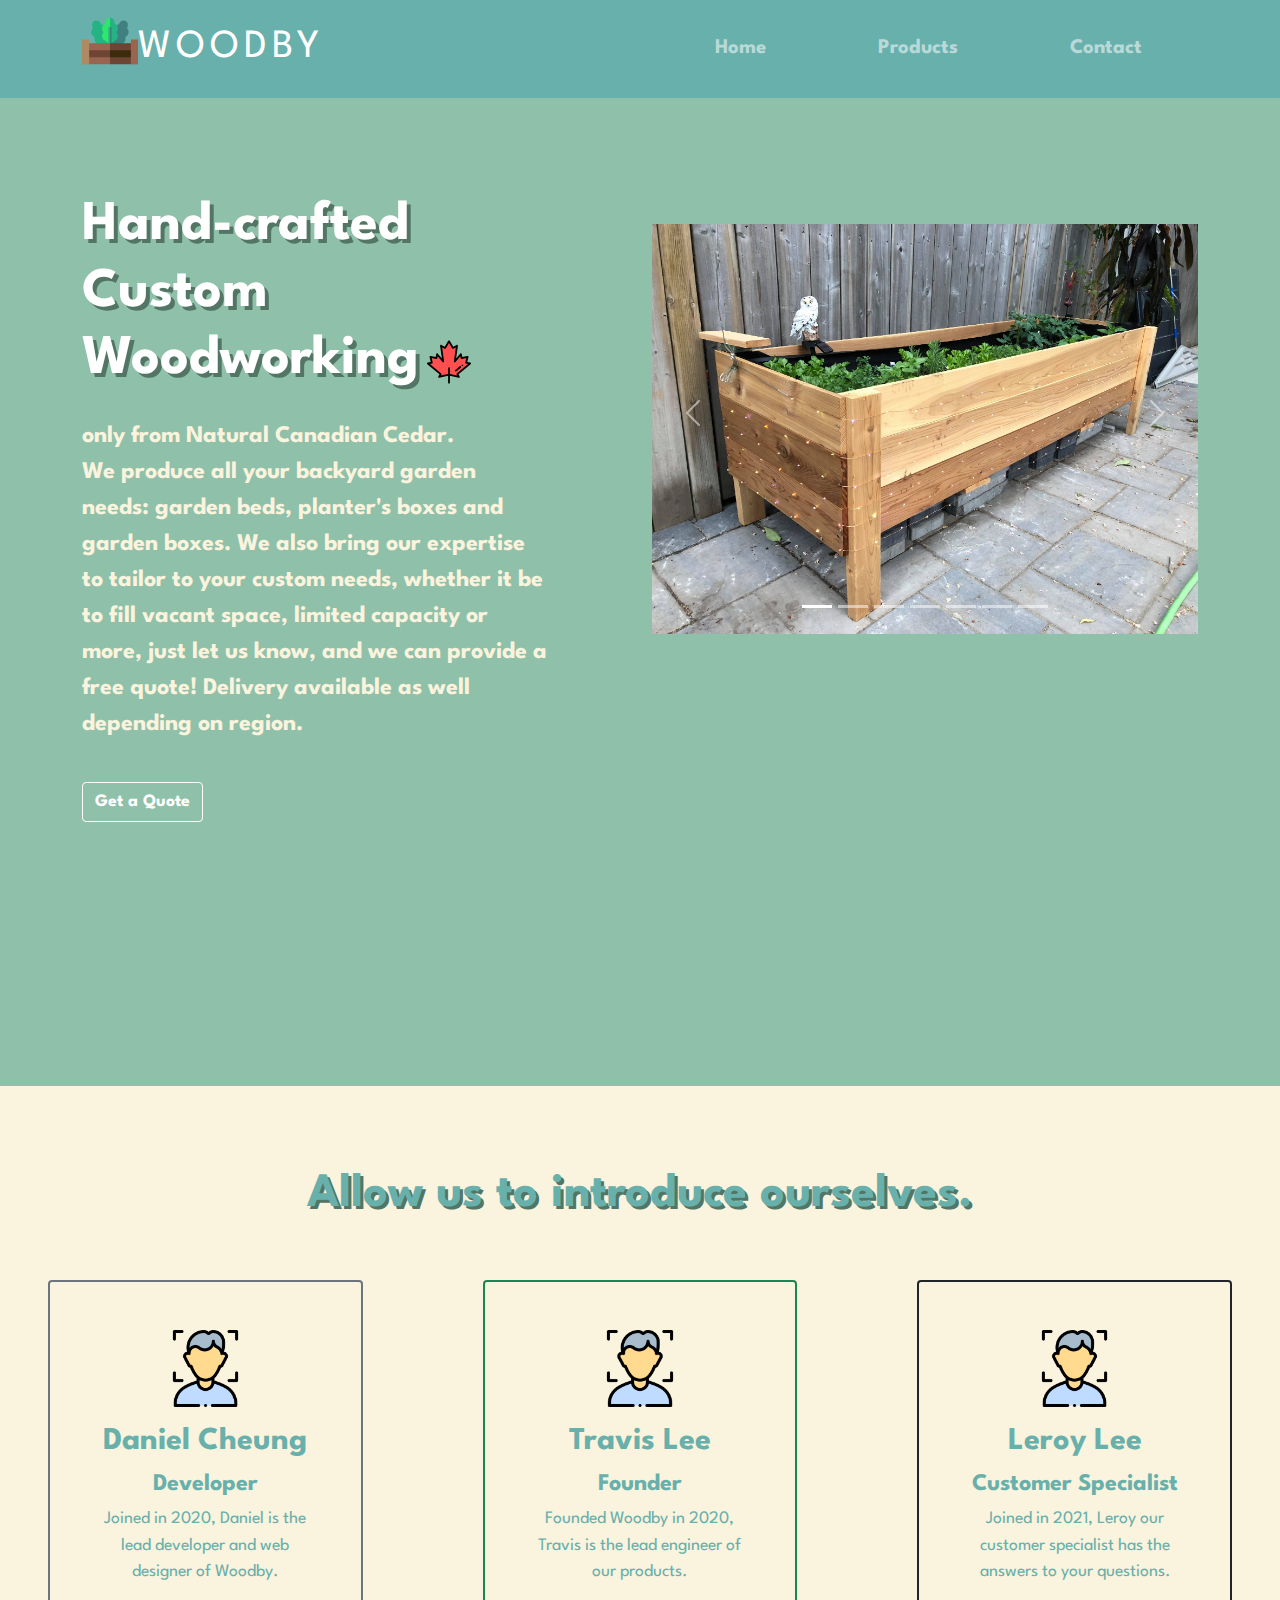
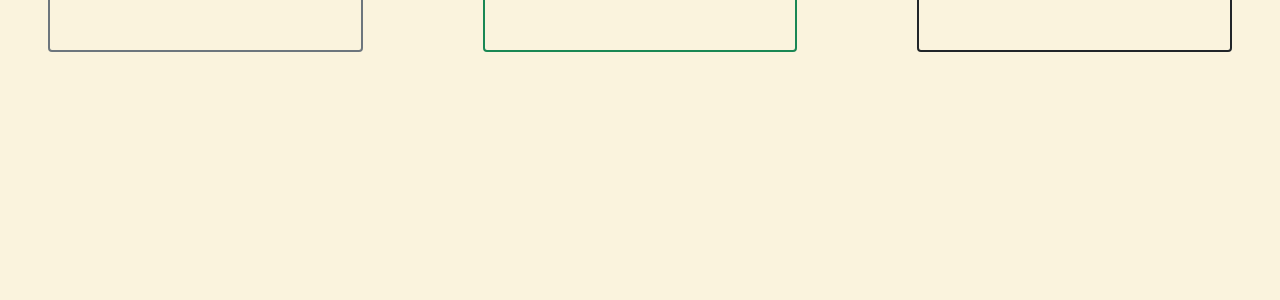
==== index.html @ e5bc800e "Added site to repo" ====
<!doctype html>
<html lang="en">
  <head>
    <!-- Required meta tags -->
    <meta charset="utf-8">
    <meta name="viewport" content="width=device-width, initial-scale=1">

    <!-- Bootstrap CSS -->
    <link rel="icon" href="/woodby.ico" type="image/ico"> 
    <link href="https://cdn.jsdelivr.net/npm/bootstrap@5.0.0-beta3/dist/css/bootstrap.min.css" rel="stylesheet" integrity="sha384-eOJMYsd53ii+scO/bJGFsiCZc+5NDVN2yr8+0RDqr0Ql0h+rP48ckxlpbzKgwra6" crossorigin="anonymous">
    <link rel="stylesheet" href="/css/bootstrap.css">
    <link rel="stylesheet" href="css/styles.css">
    <link rel="preconnect" href="https://fonts.gstatic.com">
    <!--Snipcart-->
    <link rel="preconnect" href="https://app.snipcart.com">
    <link rel="preconnect" href="https://cdn.snipcart.com">
    <link rel="stylesheet" href="https://cdn.snipcart.com/themes/v3.1.0/default/snipcart.css" />
    <link href="https://fonts.googleapis.com/css2?family=Spartan:wght@300;400;500;600;700;800&display=swap" rel="stylesheet">
    <title>Woodby | Home</title>
  </head>
  <body id="home-body">
    <nav class="navbar navbar-expand-lg navbar-dark fixed-top" id="nav-bar">
      <div class="container">
        <a class="navbar-brand" href="#"><img src="images/raised-bed.svg" alt="" id="logo">WOODBY</a>
        <button class="navbar-toggler" type="button" data-bs-toggle="collapse" data-bs-target="#navbarNav" aria-controls="navbarNav" aria-expanded="false" aria-label="Toggle navigation">
          <span class="navbar-toggler-icon"></span>
        </button>
        <div class="collapse navbar-collapse justify-content-center" id="navbarNav">
          <ul class="navbar-nav">
            <li class="nav-item">
              <a class="nav-link mx-5" aria-current="page" href="#">Home</a>
            </li>
            <li class="nav-item">
              <a class="nav-link mx-5" href="products.html">Products</a>
            </li>
            <li class="nav-item">
              <a class="nav-link mx-5" href="contact.html">Contact</a>
            </li>
            </li>
        
          </ul>
        </div>
      </div>
    </nav>
      <header class="page-header">
          <div class="container">
            <div class="row">
                <div class="col-md-6">
                    <h2 id="home-title">Hand-crafted<br>Custom<br>Woodworking<img src="images/maple-leaf.svg" id="leaf"></h2>
                    <p id="home-description">only from Natural Canadian Cedar. <br>We produce all your backyard garden needs: garden beds, planter's boxes and garden boxes. We also bring our expertise to tailor to your custom needs, whether it be to fill vacant space, limited capacity or more, just let us know, and we can provide a free quote! Delivery available as well depending on region.</p>
                    <a type="button" href="contact.html" class="btn btn-custom" id="quote">Get a Quote</a>
                </div>

                <div class="col-md-6">
                    <div id="home-carousel" class="carousel slide" data-bs-ride="carousel">
                        <div class="carousel-indicators">
                          <button type="button" data-bs-target="#home-carousel" data-bs-slide-to="0" class="active" aria-current="true" aria-label="Slide 1"></button>
                          <button type="button" data-bs-target="#home-carousel" data-bs-slide-to="1" aria-label="Slide 2"></button>
                          <button type="button" data-bs-target="#home-carousel" data-bs-slide-to="2" aria-label="Slide 3"></button>
                          <button type="button" data-bs-target="#home-carousel" data-bs-slide-to="3" aria-label="Slide 4"></button>
                          <button type="button" data-bs-target="#home-carousel" data-bs-slide-to="4" aria-label="Slide 5"></button>
                          <button type="button" data-bs-target="#home-carousel" data-bs-slide-to="5" aria-label="Slide 6"></button>
                          <button type="button" data-bs-target="#home-carousel" data-bs-slide-to="6" aria-label="Slide 7"></button>
                        </div>
                        <div class="carousel-inner">
                          <div class="carousel-item active">
                            <img src="images/slide3.jpg" class="d-block w-100" alt="...">
                          </div>
                          <div class="carousel-item">
                            <img src="images/1.JPEG" class="d-block w-100" alt="...">
                          </div>
                          <div class="carousel-item">
                            <img src="images/2.jpeg" class="d-block w-100" alt="...">
                          </div>
                          <div class="carousel-item">
                            <img src="images/4.jpeg" class="d-block w-100" alt="...">
                          </div>
                          <div class="carousel-item">
                            <img src="images/3.jpeg" class="d-block w-100" alt="...">
                          </div>
                          <div class="carousel-item">
                            <img src="images/6.JPEG" class="d-block w-100" alt="...">
                          </div>
                          <div class="carousel-item">
                            <img src="images/7.JPEG" class="d-block w-100" alt="...">
                          </div>
                        </div>
                        <button class="carousel-control-prev" type="button" data-bs-target="#home-carousel" data-bs-slide="prev">
                          <span class="carousel-control-prev-icon" aria-hidden="true"></span>
                          <span class="visually-hidden">Previous</span>
                        </button>
                        <button class="carousel-control-next" type="button" data-bs-target="#home-carousel" data-bs-slide="next">
                          <span class="carousel-control-next-icon" aria-hidden="true"></span>
                          <span class="visually-hidden">Next</span>
                        </button>
                      </div>
                </div>
            </div>              
        </div>
      </header>
      <section class="team-section">
        <div class="row">
            <h2 class="text-center" id="introduction">Allow us to introduce ourselves.</h2>
            <div class="col-md-4">
                <div class="team-member border border-secondary border-2 rounded">
                    <img src="images/face-detection.png" alt="profile">
                    <h2 class="text-center">Daniel Cheung</h2>
                    <h3 class="text-center">Developer</h1>
                    <p class="text-center">Joined in 2020, Daniel is the lead developer and web designer of Woodby.</p>
                </div>


            </div>
            <div class="col-md-4">
                <div class="team-member border border-success border-2 rounded">
                    <img src="images/face-detection.png" alt="profile">
                    <h2 class="text-center">Travis Lee</h2>
                    <h3 class="text-center">Founder</h1>
                    <p class="text-center">Founded Woodby in 2020, Travis is the lead engineer of our products.</p>
                </div>
            </div>
            <div class="col-md-4">
                <div class="team-member border border-dark border-2 rounded">
                    <img src="images/face-detection.png" alt="profile">
                    <h2 class="text-center">Leroy Lee</h2>
                    <h3 class="text-center">Customer Specialist</h1>
                    <p class="text-center">Joined in 2021, Leroy our customer specialist has the answers to your questions.</p>
                </div>
            </div>


        </div>

      </section>

      
    <!-- Option 1: Bootstrap Bundle with Popper -->
    <script src="https://cdn.jsdelivr.net/npm/bootstrap@5.0.0-beta3/dist/js/bootstrap.bundle.min.js" integrity="sha384-JEW9xMcG8R+pH31jmWH6WWP0WintQrMb4s7ZOdauHnUtxwoG2vI5DkLtS3qm9Ekf" crossorigin="anonymous"></script>
    <script async src="https://cdn.snipcart.com/themes/v3.1.0/default/snipcart.js"></script>
    <div hidden id="snipcart" data-api-key="YOUR_PUBLIC_API_KEY"></div>
  </body>
</html>
---- css/styles.css ----
html, body{
    height: 100%;
    font-family: 'Spartan', sans-serif;
    font-size: 1rem;
}

#home-body{
    overflow-x:hidden;
}

#contact-body{
    overflow-x:hidden;
}

p{
    font-size: 1rem;
}

#nav-bar{
    background-color: #68B0AB;
    font-weight: bold;
    padding-right: 0;
    z-index: 1000;
}

.nav-link{
    font-size: 1.3rem;
    z-index: 1000;

}
.navbar-brand{
    font-weight: lighter;
    font-stretch:extra-expanded;
    letter-spacing: 0.125em;
    font-size: 2.5rem;
    z-index: 1000;
}

#logo{
    width: 10%;
    padding-bottom: 1rem;   
}

.dropdown-menu{
    background-color: #FAF3DD;
    color: white;
    z-index: 1000;
}
.dropdown-item{
    font-weight: bold;
    color: #537565;
    z-index: 1000;
}

.btn-custom:hover{
    background-color:#68B0AB;;
}

.page-header{
    font-size: 2rem;
    background: #8FC0A9;
    padding-top: 12rem;
    padding-bottom: 15rem;
    color: white;

}

#home-title{
    font-weight: bold;
    font-size: 3.5rem;
    text-shadow:  4px 4px #537565;
}

#leaf{
    margin:0.5rem;
    width: 8%;
}

#home-description{
    padding-top: 1rem;
    margin-right: 5rem;
    font-size: 1.5rem;
    font-weight: bold;
    color:#FAF3DD;
}

#quote{
    margin: 1.5rem;
    margin-left: 0;
    margin-right:0;
    font-size: 1.1rem;
    font-weight: bold;
    color: white;
    border-color: white;
}
.carousel{
    width: 100%;
    padding-top: 2rem;
}

.carousel .item{
    height: 600px;
}

.item img {
    position: absolute;
    top: 0;
    left: 0;
    min-height: 600px;
}
.team-section{
    padding-top: 5rem;
    background-color: #FAF3DD;
    color: #68B0AB;
    padding-bottom: 12.5rem;
}

#introduction{
    font-weight: bold;
    font-size: 3rem;
    text-shadow: 3px 3px #537565;
}

.team-member{
    padding-bottom: 3rem;
    margin: 3rem;
}

.team-member img{
    padding-top: 3rem;
    padding-bottom: 1rem;
    display: block;
    margin-left: auto;
    margin-right: auto;
    max-width: 25%;
}

.team-member h2{
    font-size: 2rem;
    font-weight: bold;
}

.team-member h3{
    font-size: 1.5rem;
    font-weight: bold;
}

.team-member p{
    font-size: 1.1rem;
    margin-left: 3rem;
    margin-right:3rem;
}

.footer{
    background-color: #537565;
    padding-bottom: 0;
    width: 100%;
    overflow-x:hidden;
}

/*Contact*/ 
.contact-form{
    padding-top: 12rem;
    background-color:#8FC0A9;
    padding-left: 20%;
    padding-right: 20%;
    padding-bottom: 12.5rem;
    font-weight: bold;
    color: white;
}

.contact-title{
    font-weight: bold;
    font-size: 3rem;
    color: white;
    text-shadow: 3px 3px #537565;
}

/*Products*/ 
.product-body{
    background-color: #FAF3DD;
    overflow-x:hidden;
}
.product-section{
    padding-top:12rem;
}

.categories{
    padding-bottom: 3rem;
    text-align: center;
}

.product-title{
    font-weight: bold;
    font-size: 3rem;
    color:#8FC0A9;
    text-shadow: 3px 3px #537565;
}

.category{
    font-size: 2.5rem;
    padding-top: 3rem;
    font-weight: bold;
    color: #00A9B4;
    text-shadow: 3px 3px #537565;
}

.card{
    margin-top:5rem;
    margin-bottom:5rem;
    width: 100%;
    font-weight: bold;
    color: #537565;
}       

.card img{
    max-width: fit-content;
    max-height: 30%;
}

.cart{
    width: 20px;
}

/*References*/
.reference-title{
    padding-top: 30rem;
    font-weight: bold;
    font-size: 3rem;
    color: white;
    text-shadow: 3px 3px #537565;

}

.parallax{
    background:url(../images/wood.jpg) no-repeat center;
    background-size: cover;
    background-attachment: fixed;
    height: 2000px;
}

.image-card{
    padding-top: 30rem;
}

.icon-card{
    padding-top: 10rem;
}

#deposit-message{
    font-size: 1.2rem;
}
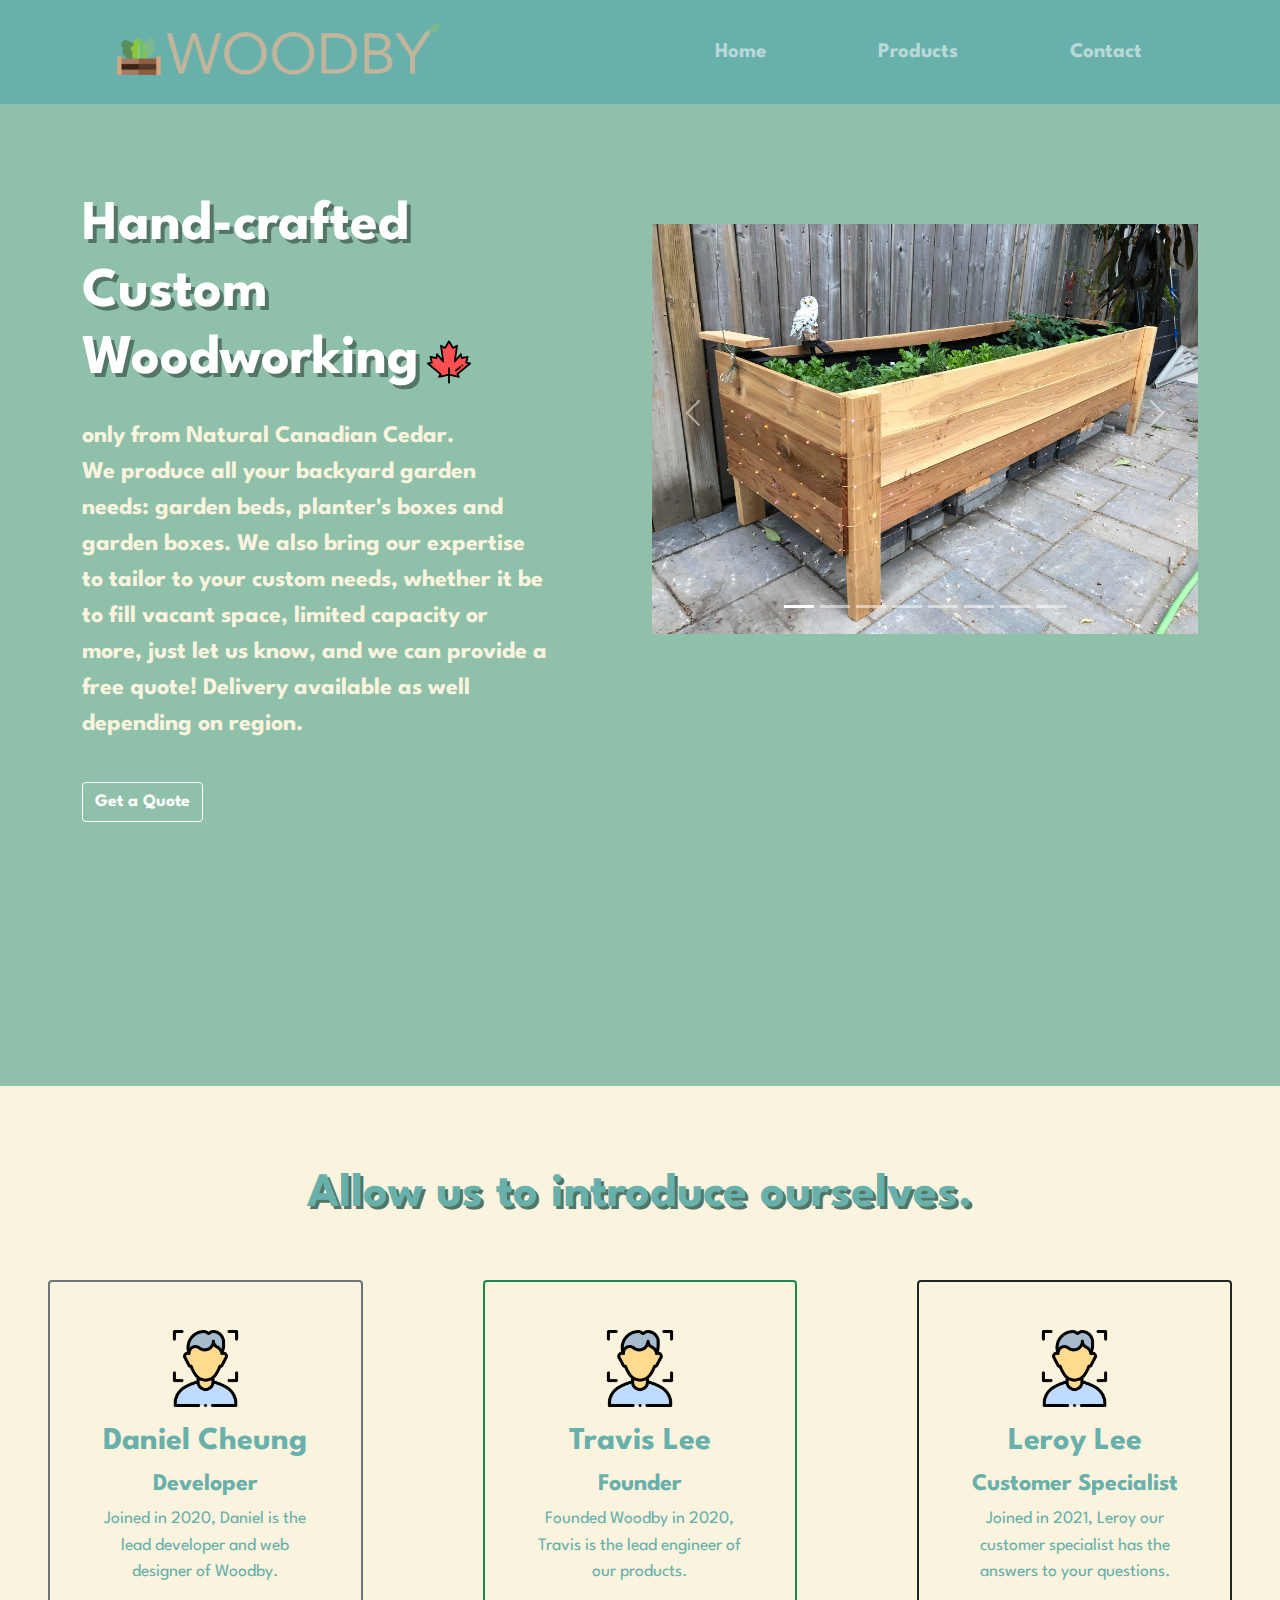
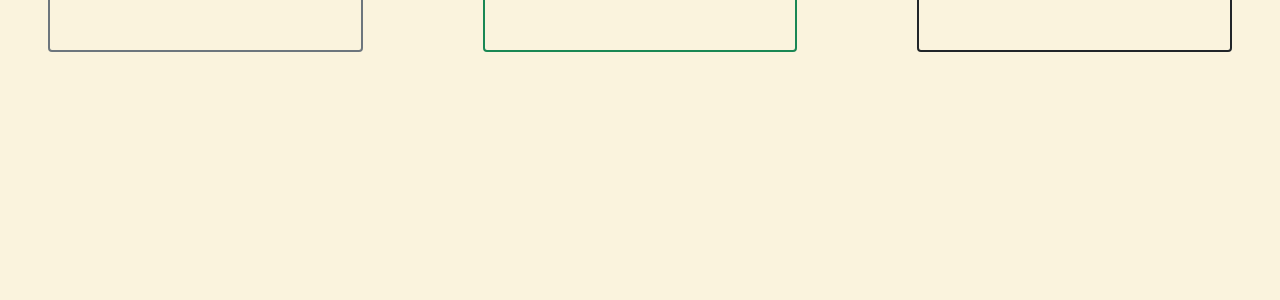
==== commit 08011e3f: "Edits to style" ====
--- a/index.html
+++ b/index.html
@@ -21,7 +21,7 @@
   <body id="home-body">
     <nav class="navbar navbar-expand-lg navbar-dark fixed-top" id="nav-bar">
       <div class="container">
-        <a class="navbar-brand" href="#"><img src="images/raised-bed.svg" alt="" id="logo">WOODBY</a>
+        <a class="navbar-brand" href="#"><img src="images/woodby.png" alt="" id="logo"></a>
         <button class="navbar-toggler" type="button" data-bs-toggle="collapse" data-bs-target="#navbarNav" aria-controls="navbarNav" aria-expanded="false" aria-label="Toggle navigation">
           <span class="navbar-toggler-icon"></span>
         </button>
@@ -61,6 +61,7 @@
                           <button type="button" data-bs-target="#home-carousel" data-bs-slide-to="4" aria-label="Slide 5"></button>
                           <button type="button" data-bs-target="#home-carousel" data-bs-slide-to="5" aria-label="Slide 6"></button>
                           <button type="button" data-bs-target="#home-carousel" data-bs-slide-to="6" aria-label="Slide 7"></button>
+                          <button type="button" data-bs-target="#home-carousel" data-bs-slide-to="7" aria-label="Slide 8"></button>
                         </div>
                         <div class="carousel-inner">
                           <div class="carousel-item active">
@@ -79,10 +80,13 @@
                             <img src="images/3.jpeg" class="d-block w-100" alt="...">
                           </div>
                           <div class="carousel-item">
-                            <img src="images/6.JPEG" class="d-block w-100" alt="...">
+                            <img src="images/chest.jpg" class="d-block w-100" alt="...">
                           </div>
                           <div class="carousel-item">
                             <img src="images/7.JPEG" class="d-block w-100" alt="...">
+                          </div>
+                          <div class="carousel-item">
+                            <img src="images/8.JPEG" class="d-block w-100" alt="...">
                           </div>
                         </div>
                         <button class="carousel-control-prev" type="button" data-bs-target="#home-carousel" data-bs-slide="prev">
--- a/css/styles.css
+++ b/css/styles.css
@@ -37,8 +37,8 @@
 }
 
 #logo{
-    width: 10%;
-    padding-bottom: 1rem;   
+    width: 70%;
+    margin-bottom: 1rem;
 }
 
 .dropdown-menu{
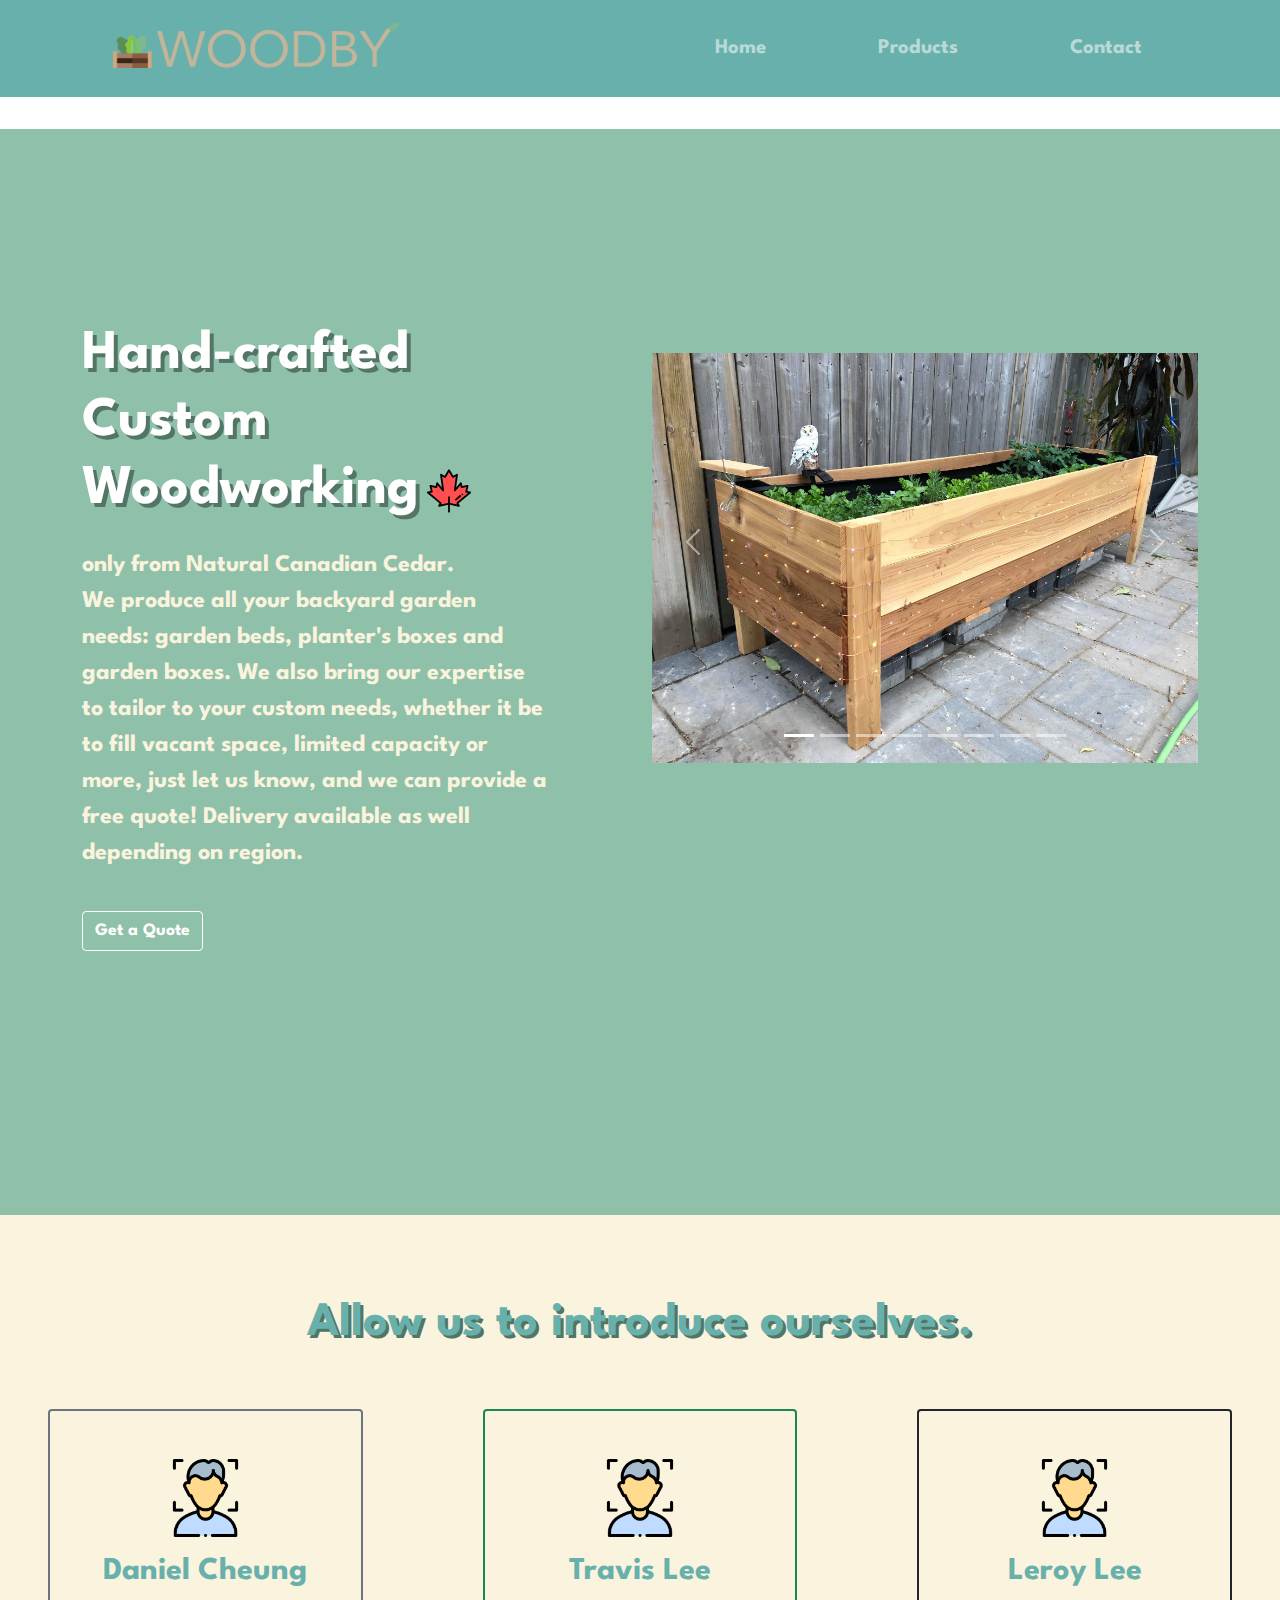
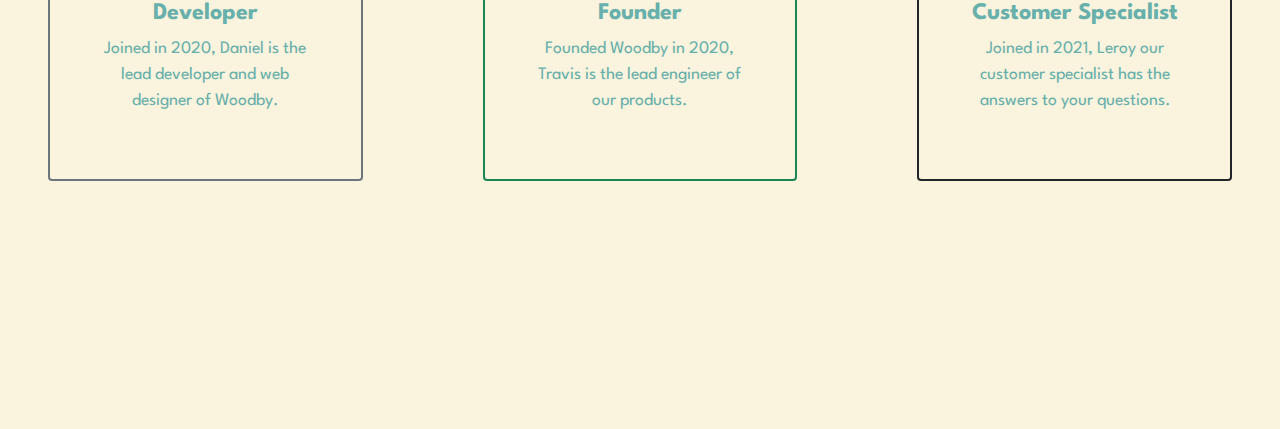
==== commit 439bf4f2: "nav bar hides on scroll on all pages" ====
--- a/index.html
+++ b/index.html
@@ -19,7 +19,7 @@
     <title>Woodby | Home</title>
   </head>
   <body id="home-body">
-    <nav class="navbar navbar-expand-lg navbar-dark fixed-top" id="nav-bar">
+    <nav class="navbar navbar-expand-lg navbar-dark sticky-top" id="nav-bar">
       <div class="container">
         <a class="navbar-brand" href="#"><img src="images/woodby.png" alt="" id="logo"></a>
         <button class="navbar-toggler" type="button" data-bs-toggle="collapse" data-bs-target="#navbarNav" aria-controls="navbarNav" aria-expanded="false" aria-label="Toggle navigation">
--- a/css/styles.css
+++ b/css/styles.css
@@ -21,6 +21,7 @@
     font-weight: bold;
     padding-right: 0;
     z-index: 1000;
+    margin-bottom: 2rem;
 }
 
 .nav-link{
@@ -30,9 +31,8 @@
 }
 .navbar-brand{
     font-weight: lighter;
-    font-stretch:extra-expanded;
     letter-spacing: 0.125em;
-    font-size: 2.5rem;
+    margin-right: 5rem;
     z-index: 1000;
 }
 
@@ -249,4 +249,16 @@
 
 #deposit-message{
     font-size: 1.2rem;
-}+}
+
+@media (max-width: 575px) {
+    button.navbar-toggler {
+        position: absolute !important;
+        right: 10px !important;
+        top: 14px !important;
+    }
+ }
+
+ .snipcart-empty-cart{
+     padding-top: 120rem;
+ }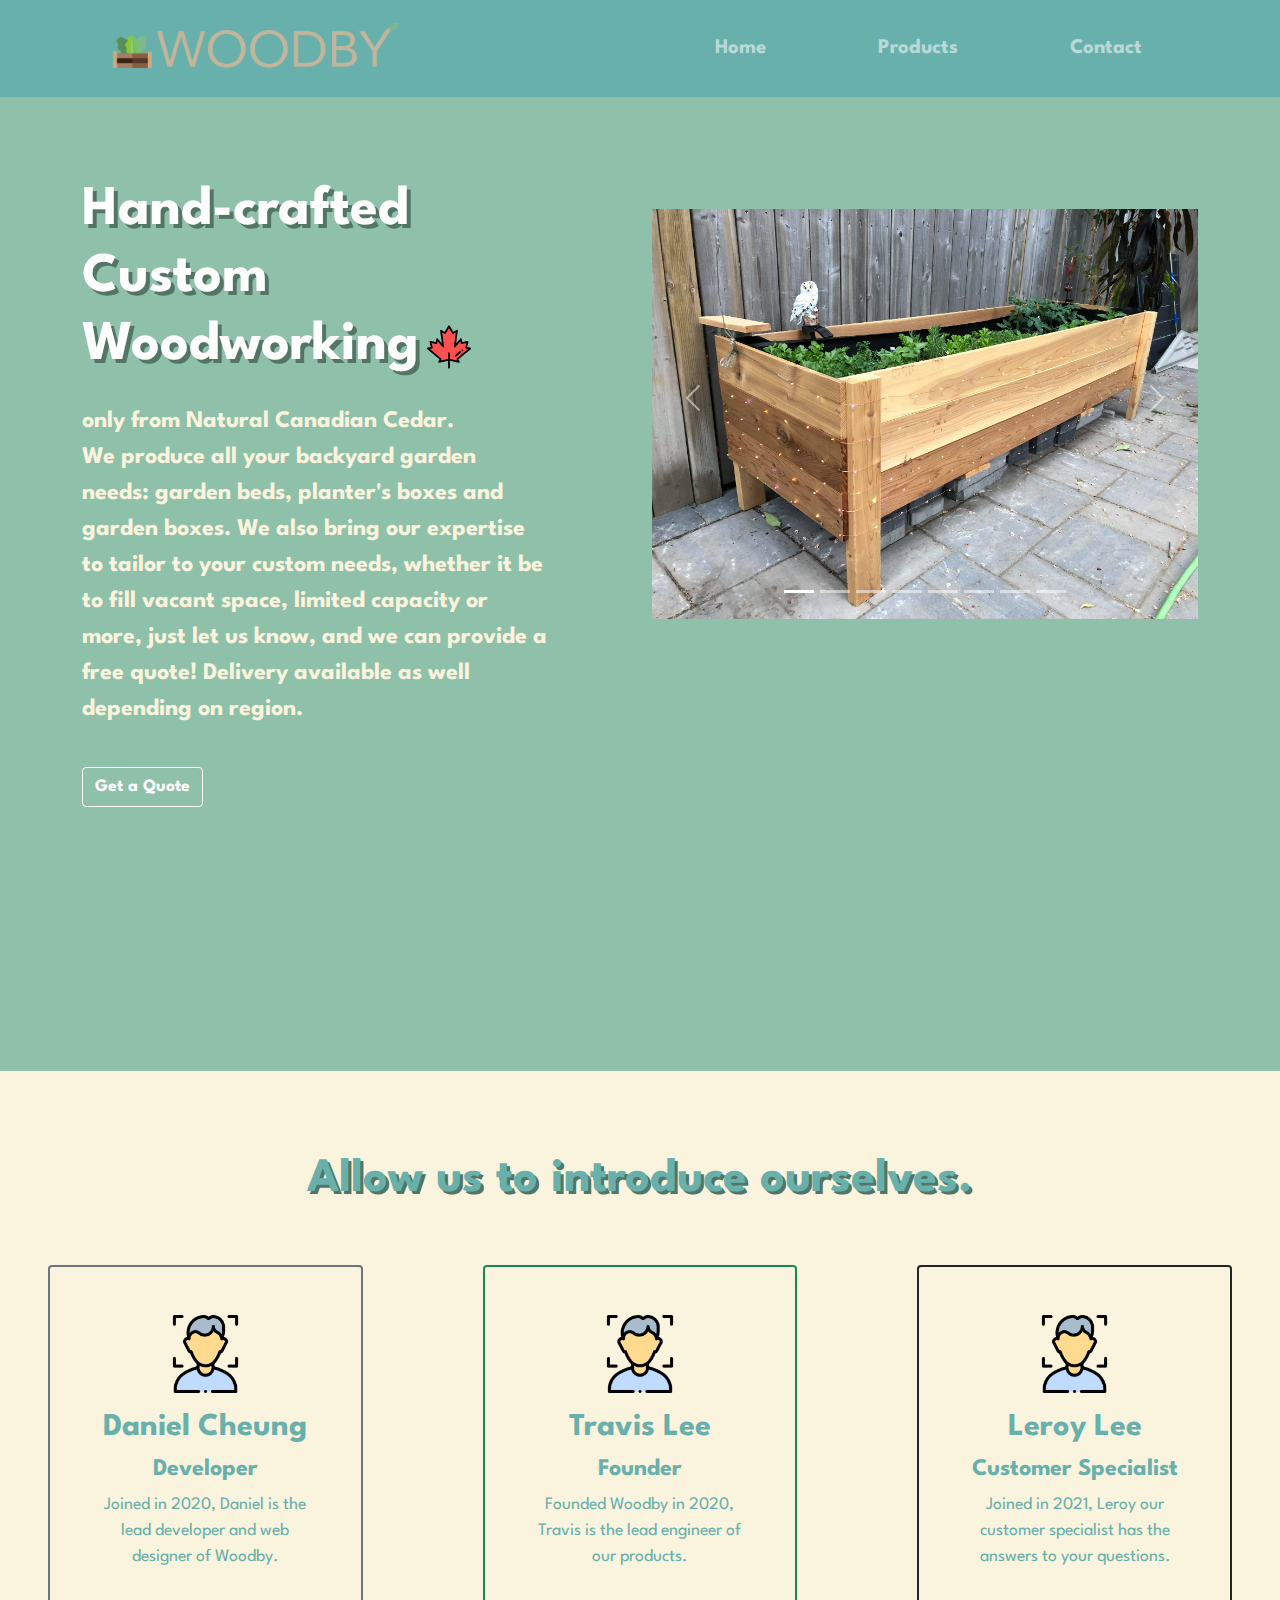
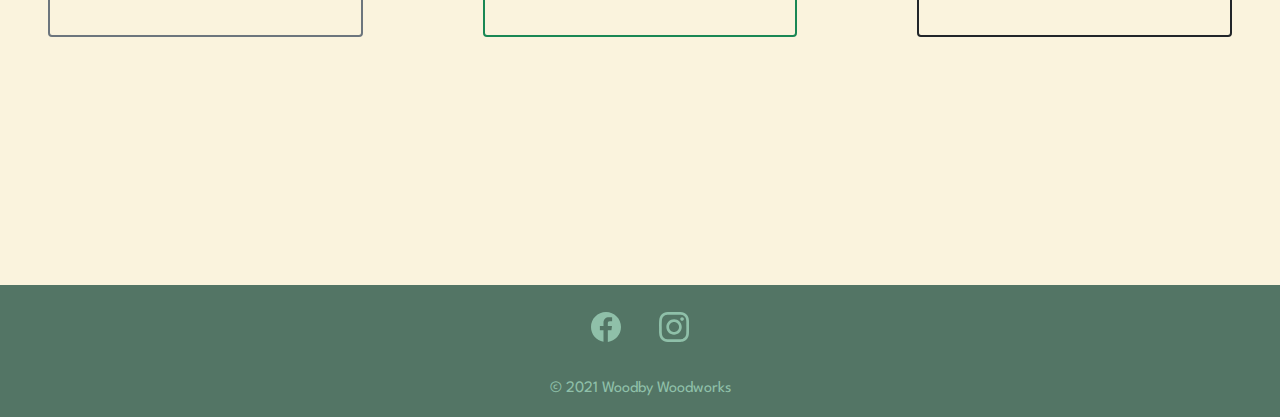
==== commit 60db29d2: "fixed white margins on pages" ====
--- a/index.html
+++ b/index.html
@@ -42,7 +42,7 @@
         </div>
       </div>
     </nav>
-      <header class="page-header">
+      <header class="page-header pt-5">
           <div class="container">
             <div class="row">
                 <div class="col-md-6">
@@ -136,6 +136,17 @@
         </div>
 
       </section>
+      <footer class="footer text-center">
+        <div class="foot container">
+          <section class="col-  mb-4 pt-3">
+            <a class="btn btn-floating m-1" href="https://www.facebook.com/woodbywoodworks" target="_blank" role="button"><img src="images/facebook-circular-logo.svg" alt="" style="width: 30px;"></a>
+            <a class="btn btn-floating m-1" href="https://www.instagram.com/woodbywoodworks/" target="_blank" role="button"><img src="images/instagram.svg" alt="" style="width: 30px;"></a>
+          </section>
+
+        <div class="text-center pt-0 p-3" style=" color:#8FC0A9">
+          © 2021 Woodby Woodworks
+        </div>
+      </footer>
 
       
     <!-- Option 1: Bootstrap Bundle with Popper -->
--- a/css/styles.css
+++ b/css/styles.css
@@ -6,9 +6,12 @@
 
 #home-body{
     overflow-x:hidden;
+    background-color: #8FC0A9;
+    padding: 0;
 }
 
 #contact-body{
+    background-color: #8FC0A9;
     overflow-x:hidden;
 }
 
@@ -182,7 +185,7 @@
     overflow-x:hidden;
 }
 .product-section{
-    padding-top:12rem;
+    padding-top:5rem;
 }
 
 .categories{
